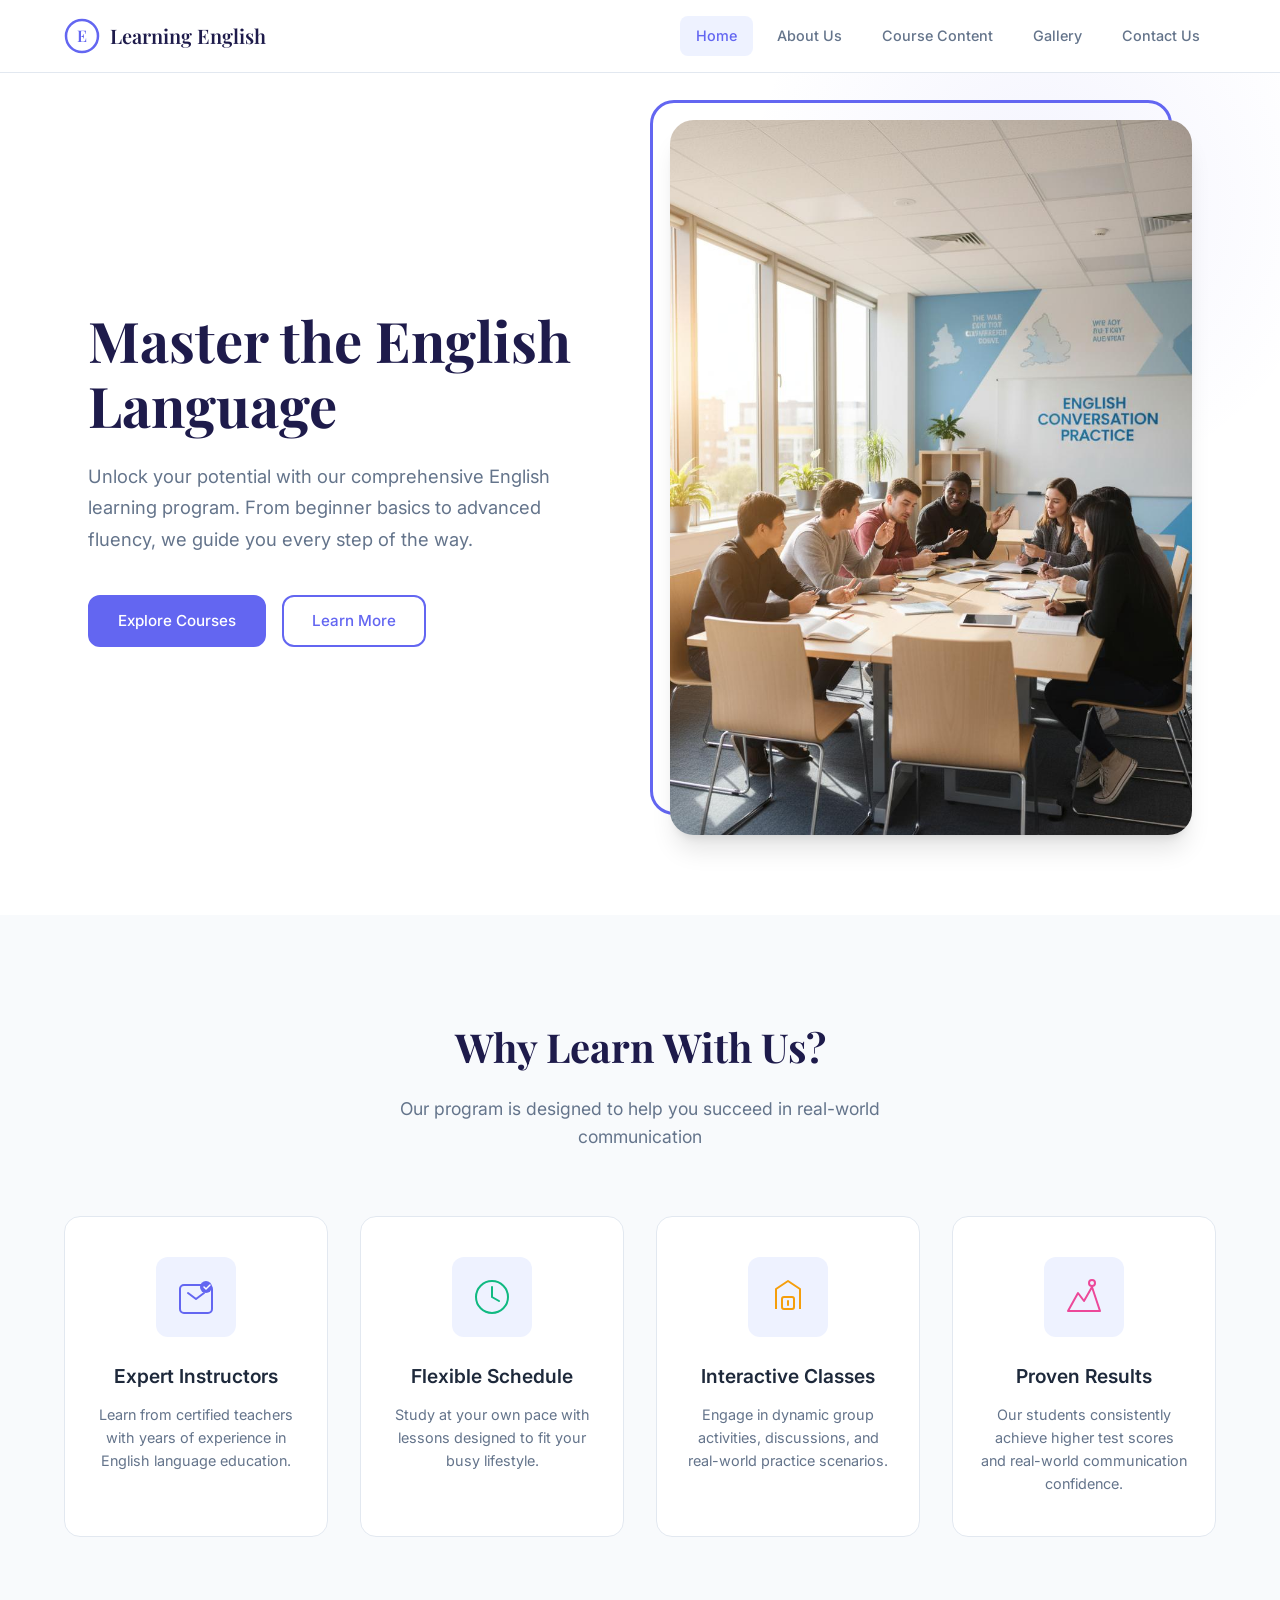
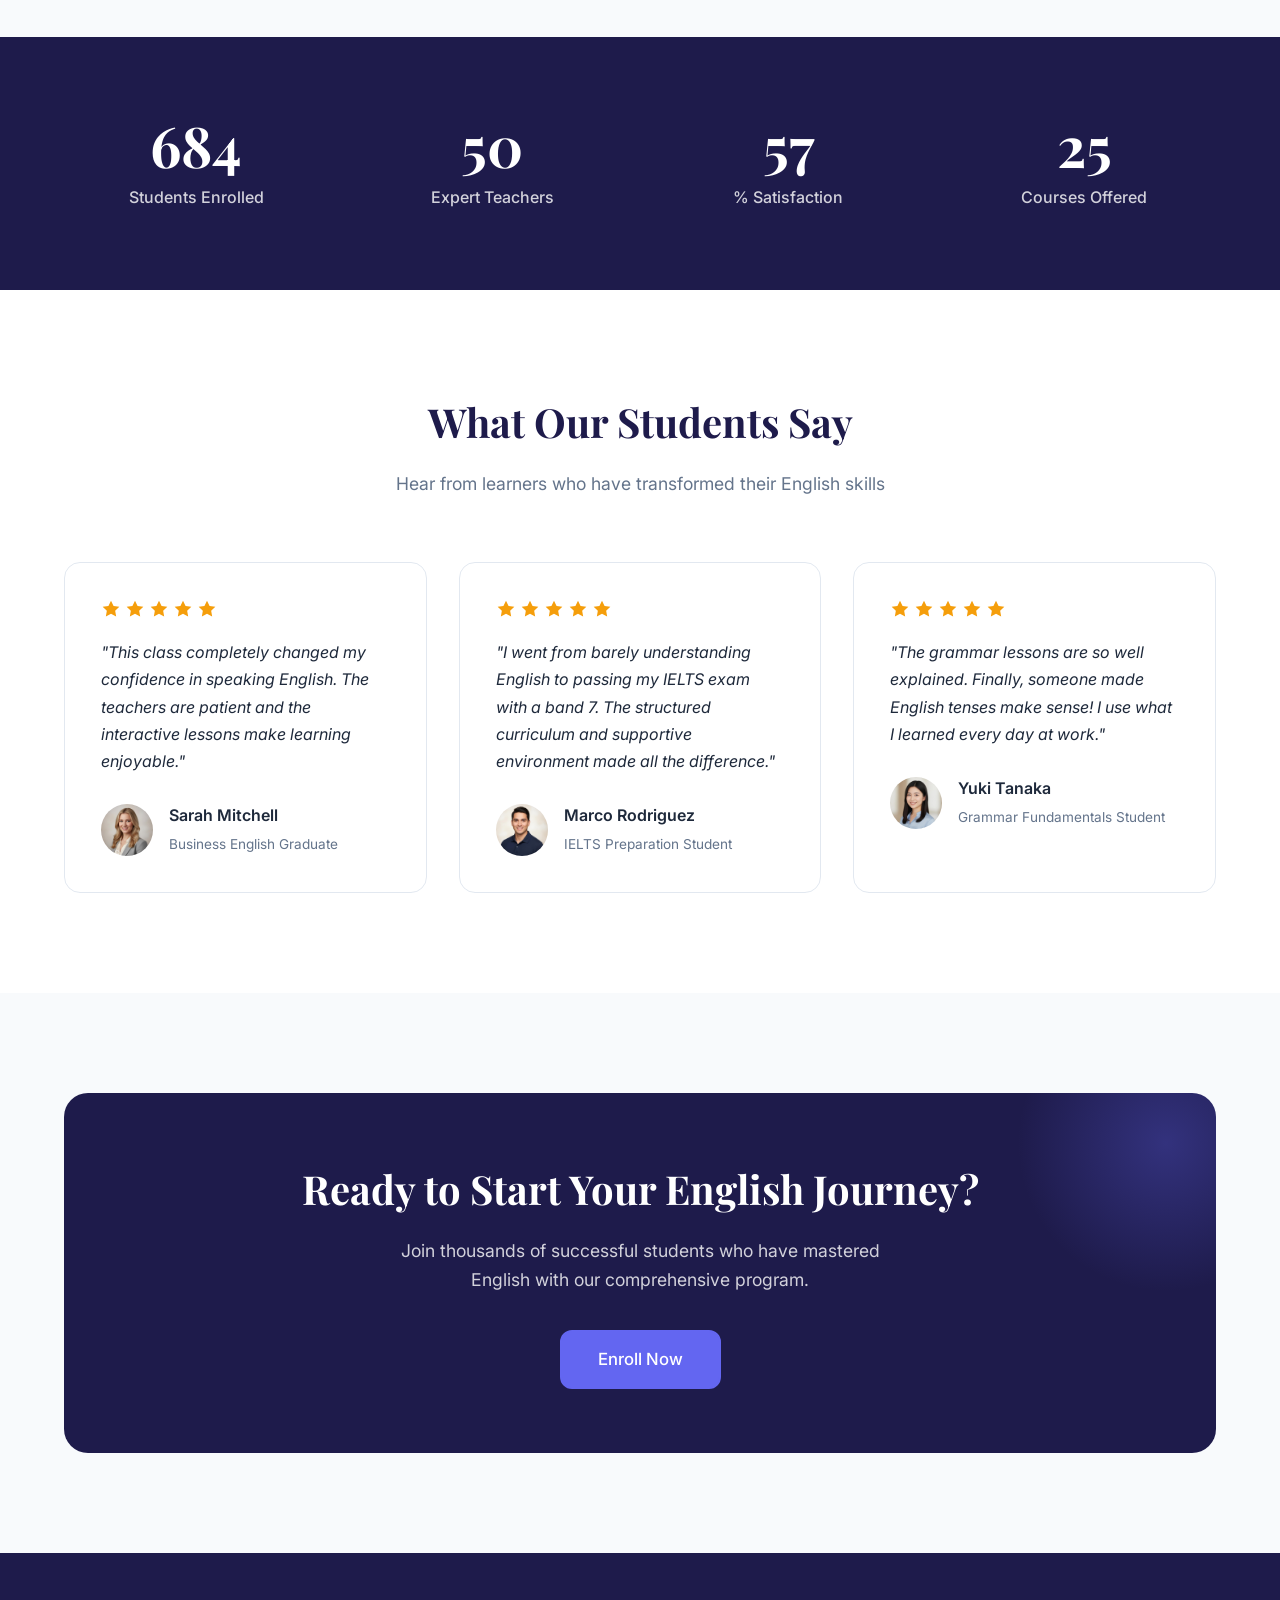
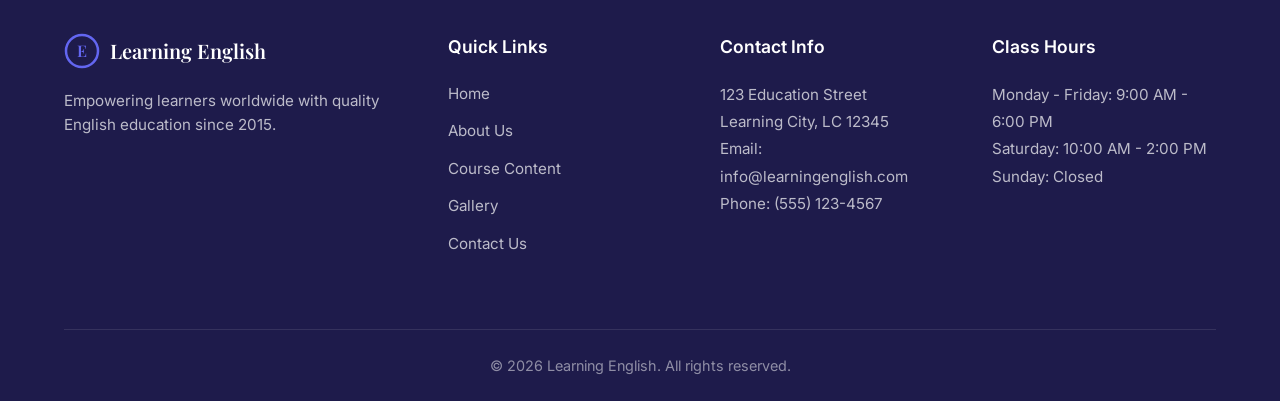
==== index.html @ 88d8926e "first commit" ====
<!DOCTYPE html>
<html lang="en">
<head>
    <meta charset="UTF-8">
    <meta name="viewport" content="width=device-width, initial-scale=1.0">
    <title>Home - Learning English</title>
    <link rel="stylesheet" href="css/style.css">
    <link href="https://fonts.googleapis.com/css2?family=Playfair+Display:wght@400;600;700&family=Inter:wght@300;400;500;600&display=swap" rel="stylesheet">
</head>
<body>
    <!-- Navigation -->
    <nav class="navbar" id="navbar">
        <div class="nav-container">
            <a href="index.html" class="logo">
                <svg width="36" height="36" viewBox="0 0 36 36" fill="none">
                    <circle cx="18" cy="18" r="16" stroke="#6366f1" stroke-width="2.5"/>
                    <text x="18" y="24" text-anchor="middle" fill="#6366f1" font-size="16" font-weight="600">E</text>
                </svg>
                <span>Learning English</span>
            </a>
            <button class="nav-toggle" id="navToggle" aria-label="Toggle navigation">
                <span></span>
                <span></span>
                <span></span>
            </button>
            <ul class="nav-menu" id="navMenu">
                <li><a href="index.html" class="active">Home</a></li>
                <li><a href="about.html">About Us</a></li>
                <li><a href="courses.html">Course Content</a></li>
                <li><a href="gallery.html">Gallery</a></li>
                <li><a href="contact.html">Contact Us</a></li>
            </ul>
        </div>
    </nav>

    <!-- Hero Section -->
    <header class="hero">
        <div class="hero-bg"></div>
        <div class="hero-content">
            <h1 class="hero-title">Master the English Language</h1>
            <p class="hero-subtitle">Unlock your potential with our comprehensive English learning program. From beginner basics to advanced fluency, we guide you every step of the way.</p>
            <div class="hero-buttons">
                <a href="courses.html" class="btn btn-primary">Explore Courses</a>
                <a href="about.html" class="btn btn-secondary">Learn More</a>
            </div>
        </div>
        <div class="hero-image">
            <img src="images/hero-students.jpg" alt="Students learning English together in a classroom" loading="eager">
        </div>
    </header>

    <!-- Features Section -->
    <section class="features">
        <div class="container">
            <div class="section-header">
                <h2>Why Learn With Us?</h2>
                <p>Our program is designed to help you succeed in real-world communication</p>
            </div>
            <div class="features-grid">
                <div class="feature-card">
                    <div class="feature-icon">
                        <svg width="48" height="48" viewBox="0 0 48 48" fill="none">
                            <rect x="8" y="12" width="32" height="28" rx="4" stroke="#6366f1" stroke-width="2"/>
                            <path d="M16 20L24 26L32 20" stroke="#6366f1" stroke-width="2" stroke-linecap="round" stroke-linejoin="round"/>
                            <circle cx="34" cy="14" r="6" fill="#6366f1"/>
                            <path d="M32 14L34 16L38 12" stroke="white" stroke-width="1.5" stroke-linecap="round" stroke-linejoin="round"/>
                        </svg>
                    </div>
                    <h3>Expert Instructors</h3>
                    <p>Learn from certified teachers with years of experience in English language education.</p>
                </div>
                <div class="feature-card">
                    <div class="feature-icon">
                        <svg width="48" height="48" viewBox="0 0 48 48" fill="none">
                            <circle cx="24" cy="24" r="16" stroke="#10b981" stroke-width="2"/>
                            <path d="M24 14V24L31 28" stroke="#10b981" stroke-width="2" stroke-linecap="round"/>
                        </svg>
                    </div>
                    <h3>Flexible Schedule</h3>
                    <p>Study at your own pace with lessons designed to fit your busy lifestyle.</p>
                </div>
                <div class="feature-card">
                    <div class="feature-icon">
                        <svg width="48" height="48" viewBox="0 0 48 48" fill="none">
                            <path d="M12 36V16L24 8L36 16V36" stroke="#f59e0b" stroke-width="2" stroke-linejoin="round"/>
                            <rect x="18" y="24" width="12" height="12" rx="2" stroke="#f59e0b" stroke-width="2"/>
                            <path d="M24 28V32" stroke="#f59e0b" stroke-width="2" stroke-linecap="round"/>
                        </svg>
                    </div>
                    <h3>Interactive Classes</h3>
                    <p>Engage in dynamic group activities, discussions, and real-world practice scenarios.</p>
                </div>
                <div class="feature-card">
                    <div class="feature-icon">
                        <svg width="48" height="48" viewBox="0 0 48 48" fill="none">
                            <path d="M8 38L18 20L24 28L32 14L40 38H8Z" stroke="#ec4899" stroke-width="2" stroke-linejoin="round"/>
                            <circle cx="32" cy="10" r="3" stroke="#ec4899" stroke-width="2"/>
                        </svg>
                    </div>
                    <h3>Proven Results</h3>
                    <p>Our students consistently achieve higher test scores and real-world communication confidence.</p>
                </div>
            </div>
        </div>
    </section>

    <!-- Stats Section -->
    <section class="stats">
        <div class="container">
            <div class="stats-grid">
                <div class="stat-item">
                    <span class="stat-number" data-target="1500">0</span>
                    <span class="stat-label">Students Enrolled</span>
                </div>
                <div class="stat-item">
                    <span class="stat-number" data-target="50">0</span>
                    <span class="stat-label">Expert Teachers</span>
                </div>
                <div class="stat-item">
                    <span class="stat-number" data-target="98">0</span>
                    <span class="stat-label">% Satisfaction</span>
                </div>
                <div class="stat-item">
                    <span class="stat-number" data-target="25">0</span>
                    <span class="stat-label">Courses Offered</span>
                </div>
            </div>
        </div>
    </section>

    <!-- Testimonials Section -->
    <section class="testimonials">
        <div class="container">
            <div class="section-header">
                <h2>What Our Students Say</h2>
                <p>Hear from learners who have transformed their English skills</p>
            </div>
            <div class="testimonials-grid">
                <div class="testimonial-card">
                    <div class="testimonial-stars">
                        <svg width="20" height="20" viewBox="0 0 24 24" fill="#f59e0b"><path d="M12 2l3.09 6.26L22 9.27l-5 4.87 1.18 6.88L12 17.77l-6.18 3.25L7 14.14 2 9.27l6.91-1.01L12 2z"/></svg>
                        <svg width="20" height="20" viewBox="0 0 24 24" fill="#f59e0b"><path d="M12 2l3.09 6.26L22 9.27l-5 4.87 1.18 6.88L12 17.77l-6.18 3.25L7 14.14 2 9.27l6.91-1.01L12 2z"/></svg>
                        <svg width="20" height="20" viewBox="0 0 24 24" fill="#f59e0b"><path d="M12 2l3.09 6.26L22 9.27l-5 4.87 1.18 6.88L12 17.77l-6.18 3.25L7 14.14 2 9.27l6.91-1.01L12 2z"/></svg>
                        <svg width="20" height="20" viewBox="0 0 24 24" fill="#f59e0b"><path d="M12 2l3.09 6.26L22 9.27l-5 4.87 1.18 6.88L12 17.77l-6.18 3.25L7 14.14 2 9.27l6.91-1.01L12 2z"/></svg>
                        <svg width="20" height="20" viewBox="0 0 24 24" fill="#f59e0b"><path d="M12 2l3.09 6.26L22 9.27l-5 4.87 1.18 6.88L12 17.77l-6.18 3.25L7 14.14 2 9.27l6.91-1.01L12 2z"/></svg>
                    </div>
                    <p class="testimonial-text">"This class completely changed my confidence in speaking English. The teachers are patient and the interactive lessons make learning enjoyable."</p>
                    <div class="testimonial-author">
                        <img src="images/student1.jpg" alt="Sarah Mitchell" loading="lazy">
                        <div>
                            <h4>Sarah Mitchell</h4>
                            <span>Business English Graduate</span>
                        </div>
                    </div>
                </div>
                <div class="testimonial-card">
                    <div class="testimonial-stars">
                        <svg width="20" height="20" viewBox="0 0 24 24" fill="#f59e0b"><path d="M12 2l3.09 6.26L22 9.27l-5 4.87 1.18 6.88L12 17.77l-6.18 3.25L7 14.14 2 9.27l6.91-1.01L12 2z"/></svg>
                        <svg width="20" height="20" viewBox="0 0 24 24" fill="#f59e0b"><path d="M12 2l3.09 6.26L22 9.27l-5 4.87 1.18 6.88L12 17.77l-6.18 3.25L7 14.14 2 9.27l6.91-1.01L12 2z"/></svg>
                        <svg width="20" height="20" viewBox="0 0 24 24" fill="#f59e0b"><path d="M12 2l3.09 6.26L22 9.27l-5 4.87 1.18 6.88L12 17.77l-6.18 3.25L7 14.14 2 9.27l6.91-1.01L12 2z"/></svg>
                        <svg width="20" height="20" viewBox="0 0 24 24" fill="#f59e0b"><path d="M12 2l3.09 6.26L22 9.27l-5 4.87 1.18 6.88L12 17.77l-6.18 3.25L7 14.14 2 9.27l6.91-1.01L12 2z"/></svg>
                        <svg width="20" height="20" viewBox="0 0 24 24" fill="#f59e0b"><path d="M12 2l3.09 6.26L22 9.27l-5 4.87 1.18 6.88L12 17.77l-6.18 3.25L7 14.14 2 9.27l6.91-1.01L12 2z"/></svg>
                    </div>
                    <p class="testimonial-text">"I went from barely understanding English to passing my IELTS exam with a band 7. The structured curriculum and supportive environment made all the difference."</p>
                    <div class="testimonial-author">
                        <img src="images/student2.jpg" alt="Marco Rodriguez" loading="lazy">
                        <div>
                            <h4>Marco Rodriguez</h4>
                            <span>IELTS Preparation Student</span>
                        </div>
                    </div>
                </div>
                <div class="testimonial-card">
                    <div class="testimonial-stars">
                        <svg width="20" height="20" viewBox="0 0 24 24" fill="#f59e0b"><path d="M12 2l3.09 6.26L22 9.27l-5 4.87 1.18 6.88L12 17.77l-6.18 3.25L7 14.14 2 9.27l6.91-1.01L12 2z"/></svg>
                        <svg width="20" height="20" viewBox="0 0 24 24" fill="#f59e0b"><path d="M12 2l3.09 6.26L22 9.27l-5 4.87 1.18 6.88L12 17.77l-6.18 3.25L7 14.14 2 9.27l6.91-1.01L12 2z"/></svg>
                        <svg width="20" height="20" viewBox="0 0 24 24" fill="#f59e0b"><path d="M12 2l3.09 6.26L22 9.27l-5 4.87 1.18 6.88L12 17.77l-6.18 3.25L7 14.14 2 9.27l6.91-1.01L12 2z"/></svg>
                        <svg width="20" height="20" viewBox="0 0 24 24" fill="#f59e0b"><path d="M12 2l3.09 6.26L22 9.27l-5 4.87 1.18 6.88L12 17.77l-6.18 3.25L7 14.14 2 9.27l6.91-1.01L12 2z"/></svg>
                        <svg width="20" height="20" viewBox="0 0 24 24" fill="#f59e0b"><path d="M12 2l3.09 6.26L22 9.27l-5 4.87 1.18 6.88L12 17.77l-6.18 3.25L7 14.14 2 9.27l6.91-1.01L12 2z"/></svg>
                    </div>
                    <p class="testimonial-text">"The grammar lessons are so well explained. Finally, someone made English tenses make sense! I use what I learned every day at work."</p>
                    <div class="testimonial-author">
                        <img src="images/student3.jpg" alt="Yuki Tanaka" loading="lazy">
                        <div>
                            <h4>Yuki Tanaka</h4>
                            <span>Grammar Fundamentals Student</span>
                        </div>
                    </div>
                </div>
            </div>
        </div>
    </section>

    <!-- CTA Section -->
    <section class="cta-section">
        <div class="container">
            <div class="cta-box">
                <h2>Ready to Start Your English Journey?</h2>
                <p>Join thousands of successful students who have mastered English with our comprehensive program.</p>
                <a href="contact.html" class="btn btn-primary btn-large">Enroll Now</a>
            </div>
        </div>
    </section>

    <!-- Footer -->
    <footer class="footer">
        <div class="container">
            <div class="footer-grid">
                <div class="footer-brand">
                    <a href="index.html" class="logo">
                        <svg width="36" height="36" viewBox="0 0 36 36" fill="none">
                            <circle cx="18" cy="18" r="16" stroke="#6366f1" stroke-width="2.5"/>
                            <text x="18" y="24" text-anchor="middle" fill="#6366f1" font-size="16" font-weight="600">E</text>
                        </svg>
                        <span>Learning English</span>
                    </a>
                    <p>Empowering learners worldwide with quality English education since 2015.</p>
                </div>
                <div class="footer-links">
                    <h4>Quick Links</h4>
                    <ul>
                        <li><a href="index.html">Home</a></li>
                        <li><a href="about.html">About Us</a></li>
                        <li><a href="courses.html">Course Content</a></li>
                        <li><a href="gallery.html">Gallery</a></li>
                        <li><a href="contact.html">Contact Us</a></li>
                    </ul>
                </div>
                <div class="footer-contact">
                    <h4>Contact Info</h4>
                    <p>123 Education Street<br>Learning City, LC 12345</p>
                    <p>Email: info@learningenglish.com</p>
                    <p>Phone: (555) 123-4567</p>
                </div>
                <div class="footer-hours">
                    <h4>Class Hours</h4>
                    <p>Monday - Friday: 9:00 AM - 6:00 PM</p>
                    <p>Saturday: 10:00 AM - 2:00 PM</p>
                    <p>Sunday: Closed</p>
                </div>
            </div>
            <div class="footer-bottom">
                <p>&copy; 2026 Learning English. All rights reserved.</p>
            </div>
        </div>
    </footer>

    <script src="js/main.js"></script>
</body>
</html>
---- css/style.css ----
/* ============================================
   Learning English - Main Stylesheet
   ============================================ */

/* CSS Variables */
:root {
    --primary: #6366f1;
    --primary-dark: #4f46e5;
    --primary-light: #818cf8;
    --primary-bg: #eef2ff;
    --secondary: #1e1b4b;
    --accent-green: #10b981;
    --accent-amber: #f59e0b;
    --accent-pink: #ec4899;
    --text-primary: #1e293b;
    --text-secondary: #64748b;
    --text-light: #94a3b8;
    --bg-white: #ffffff;
    --bg-light: #f8fafc;
    --bg-cream: #fefce8;
    --border-light: #e2e8f0;
    --shadow-sm: 0 1px 2px rgba(0, 0, 0, 0.05);
    --shadow-md: 0 4px 6px -1px rgba(0, 0, 0, 0.1), 0 2px 4px -2px rgba(0, 0, 0, 0.1);
    --shadow-lg: 0 10px 15px -3px rgba(0, 0, 0, 0.1), 0 4px 6px -4px rgba(0, 0, 0, 0.1);
    --shadow-xl: 0 20px 25px -5px rgba(0, 0, 0, 0.1), 0 8px 10px -6px rgba(0, 0, 0, 0.1);
    --radius-sm: 8px;
    --radius-md: 12px;
    --radius-lg: 16px;
    --radius-xl: 24px;
    --transition: all 0.3s cubic-bezier(0.4, 0, 0.2, 1);
}

/* Reset & Base */
*, *::before, *::after {
    margin: 0;
    padding: 0;
    box-sizing: border-box;
}

html {
    scroll-behavior: smooth;
}

body {
    font-family: 'Inter', -apple-system, BlinkMacSystemFont, 'Segoe UI', Roboto, sans-serif;
    color: var(--text-primary);
    line-height: 1.6;
    background-color: var(--bg-white);
    -webkit-font-smoothing: antialiased;
}

img {
    max-width: 100%;
    height: auto;
    display: block;
}

a {
    text-decoration: none;
    color: inherit;
    transition: var(--transition);
}

ul {
    list-style: none;
}

/* Container */
.container {
    max-width: 1200px;
    margin: 0 auto;
    padding: 0 24px;
}

/* ============================================
   NAVIGATION
   ============================================ */
.navbar {
    position: fixed;
    top: 0;
    left: 0;
    right: 0;
    z-index: 1000;
    background: rgba(255, 255, 255, 0.95);
    backdrop-filter: blur(12px);
    border-bottom: 1px solid var(--border-light);
    transition: var(--transition);
}

.nav-container {
    max-width: 1200px;
    margin: 0 auto;
    padding: 0 24px;
    display: flex;
    align-items: center;
    justify-content: space-between;
    height: 72px;
}

.logo {
    display: flex;
    align-items: center;
    gap: 10px;
    font-family: 'Playfair Display', serif;
    font-size: 1.25rem;
    font-weight: 600;
    color: var(--secondary);
}

.logo svg {
    flex-shrink: 0;
}

.nav-menu {
    display: flex;
    align-items: center;
    gap: 8px;
}

.nav-menu a {
    display: block;
    padding: 8px 16px;
    font-size: 0.9rem;
    font-weight: 500;
    color: var(--text-secondary);
    border-radius: var(--radius-sm);
    transition: var(--transition);
}

.nav-menu a:hover,
.nav-menu a.active {
    color: var(--primary);
    background-color: var(--primary-bg);
}

.nav-toggle {
    display: none;
    flex-direction: column;
    gap: 5px;
    background: none;
    border: none;
    cursor: pointer;
    padding: 4px;
}

.nav-toggle span {
    display: block;
    width: 24px;
    height: 2px;
    background: var(--text-primary);
    border-radius: 2px;
    transition: var(--transition);
}

/* ============================================
   BUTTONS
   ============================================ */
.btn {
    display: inline-flex;
    align-items: center;
    justify-content: center;
    gap: 8px;
    padding: 12px 28px;
    font-size: 0.95rem;
    font-weight: 500;
    font-family: inherit;
    border-radius: var(--radius-md);
    border: 2px solid transparent;
    cursor: pointer;
    transition: var(--transition);
}

.btn-primary {
    background-color: var(--primary);
    color: white;
    border-color: var(--primary);
}

.btn-primary:hover {
    background-color: var(--primary-dark);
    border-color: var(--primary-dark);
    transform: translateY(-2px);
    box-shadow: var(--shadow-lg);
}

.btn-secondary {
    background-color: transparent;
    color: var(--primary);
    border-color: var(--primary);
}

.btn-secondary:hover {
    background-color: var(--primary-bg);
    transform: translateY(-2px);
}

.btn-large {
    padding: 14px 36px;
    font-size: 1.05rem;
}

.btn-submit {
    width: 100%;
    padding: 14px;
    font-size: 1rem;
}

/* ============================================
   HERO SECTION (Home)
   ============================================ */
.hero {
    display: grid;
    grid-template-columns: 1fr 1fr;
    align-items: center;
    min-height: 100vh;
    padding: 120px 48px 80px;
    max-width: 1200px;
    margin: 0 auto;
    gap: 60px;
    position: relative;
}

.hero-bg {
    position: absolute;
    top: -100px;
    right: -100px;
    width: 600px;
    height: 600px;
    background: radial-gradient(circle, rgba(99, 102, 241, 0.08) 0%, transparent 70%);
    border-radius: 50%;
    pointer-events: none;
}

.hero-title {
    font-family: 'Playfair Display', serif;
    font-size: 3.5rem;
    font-weight: 700;
    line-height: 1.15;
    color: var(--secondary);
    margin-bottom: 24px;
}

.hero-subtitle {
    font-size: 1.15rem;
    color: var(--text-secondary);
    line-height: 1.7;
    margin-bottom: 40px;
    max-width: 500px;
}

.hero-buttons {
    display: flex;
    gap: 16px;
    flex-wrap: wrap;
}

.hero-image {
    position: relative;
}

.hero-image img {
    width: 100%;
    border-radius: var(--radius-xl);
    box-shadow: var(--shadow-xl);
}

.hero-image::before {
    content: '';
    position: absolute;
    top: -20px;
    left: -20px;
    right: 20px;
    bottom: 20px;
    border: 3px solid var(--primary);
    border-radius: var(--radius-xl);
    z-index: -1;
}

/* ============================================
   SECTION HEADER
   ============================================ */
.section-header {
    text-align: center;
    margin-bottom: 64px;
}

.section-header h2 {
    font-family: 'Playfair Display', serif;
    font-size: 2.5rem;
    font-weight: 700;
    color: var(--secondary);
    margin-bottom: 16px;
}

.section-header p {
    font-size: 1.1rem;
    color: var(--text-secondary);
    max-width: 600px;
    margin: 0 auto;
}

/* ============================================
   FEATURES SECTION
   ============================================ */
.features {
    padding: 100px 0;
    background-color: var(--bg-light);
}

.features-grid {
    display: grid;
    grid-template-columns: repeat(4, 1fr);
    gap: 32px;
}

.feature-card {
    background: white;
    padding: 40px 28px;
    border-radius: var(--radius-lg);
    text-align: center;
    transition: var(--transition);
    border: 1px solid var(--border-light);
}

.feature-card:hover {
    transform: translateY(-8px);
    box-shadow: var(--shadow-xl);
    border-color: transparent;
}

.feature-icon {
    margin-bottom: 24px;
    display: inline-flex;
    padding: 16px;
    background: var(--primary-bg);
    border-radius: var(--radius-md);
}

.feature-card h3 {
    font-size: 1.2rem;
    font-weight: 600;
    margin-bottom: 12px;
    color: var(--text-primary);
}

.feature-card p {
    font-size: 0.9rem;
    color: var(--text-secondary);
    line-height: 1.6;
}

/* ============================================
   STATS SECTION
   ============================================ */
.stats {
    padding: 80px 0;
    background: var(--secondary);
}

.stats-grid {
    display: grid;
    grid-template-columns: repeat(4, 1fr);
    gap: 32px;
    text-align: center;
}

.stat-number {
    display: block;
    font-family: 'Playfair Display', serif;
    font-size: 3.5rem;
    font-weight: 700;
    color: white;
    line-height: 1;
    margin-bottom: 12px;
}

.stat-label {
    font-size: 1rem;
    color: rgba(255, 255, 255, 0.8);
    font-weight: 500;
}

/* ============================================
   TESTIMONIALS SECTION
   ============================================ */
.testimonials {
    padding: 100px 0;
}

.testimonials-grid {
    display: grid;
    grid-template-columns: repeat(3, 1fr);
    gap: 32px;
}

.testimonial-card {
    background: white;
    padding: 36px;
    border-radius: var(--radius-lg);
    border: 1px solid var(--border-light);
    transition: var(--transition);
}

.testimonial-card:hover {
    box-shadow: var(--shadow-lg);
    transform: translateY(-4px);
}

.testimonial-stars {
    display: flex;
    gap: 4px;
    margin-bottom: 20px;
}

.testimonial-text {
    font-size: 1rem;
    color: var(--text-primary);
    line-height: 1.7;
    margin-bottom: 28px;
    font-style: italic;
}

.testimonial-author {
    display: flex;
    align-items: center;
    gap: 16px;
}

.testimonial-author img {
    width: 52px;
    height: 52px;
    border-radius: 50%;
    object-fit: cover;
}

.testimonial-author h4 {
    font-size: 1rem;
    font-weight: 600;
    color: var(--text-primary);
    margin-bottom: 2px;
}

.testimonial-author span {
    font-size: 0.85rem;
    color: var(--text-secondary);
}

/* ============================================
   CTA SECTION
   ============================================ */
.cta-section {
    padding: 100px 0;
    background: var(--bg-light);
}

.cta-box {
    background: var(--secondary);
    border-radius: var(--radius-xl);
    padding: 64px;
    text-align: center;
    position: relative;
    overflow: hidden;
}

.cta-box::before {
    content: '';
    position: absolute;
    top: -100px;
    right: -100px;
    width: 300px;
    height: 300px;
    background: radial-gradient(circle, rgba(99, 102, 241, 0.3) 0%, transparent 70%);
    border-radius: 50%;
}

.cta-box h2 {
    font-family: 'Playfair Display', serif;
    font-size: 2.5rem;
    color: white;
    margin-bottom: 16px;
    position: relative;
}

.cta-box p {
    font-size: 1.1rem;
    color: rgba(255, 255, 255, 0.8);
    margin-bottom: 36px;
    max-width: 500px;
    margin-left: auto;
    margin-right: auto;
    position: relative;
}

.cta-box .btn {
    position: relative;
}

/* ============================================
   PAGE HEADER (Inner Pages)
   ============================================ */
.page-header {
    position: relative;
    padding: 160px 0 100px;
    background: var(--secondary);
    text-align: center;
    overflow: hidden;
}

.page-header-bg {
    position: absolute;
    top: -200px;
    left: 50%;
    transform: translateX(-50%);
    width: 800px;
    height: 800px;
    background: radial-gradient(circle, rgba(99, 102, 241, 0.15) 0%, transparent 60%);
    border-radius: 50%;
}

.page-header h1 {
    font-family: 'Playfair Display', serif;
    font-size: 3.5rem;
    font-weight: 700;
    color: white;
    margin-bottom: 16px;
    position: relative;
}

.page-header p {
    font-size: 1.15rem;
    color: rgba(255, 255, 255, 0.75);
    max-width: 600px;
    margin: 0 auto;
    position: relative;
}

/* ============================================
   ABOUT PAGE
   ============================================ */
.about-section {
    padding: 100px 0;
}

.about-grid {
    display: grid;
    grid-template-columns: 1fr 1fr;
    gap: 80px;
    align-items: center;
}

.about-content h2 {
    font-family: 'Playfair Display', serif;
    font-size: 2.5rem;
    font-weight: 700;
    color: var(--secondary);
    margin-bottom: 24px;
}

.about-content p {
    font-size: 1.05rem;
    color: var(--text-secondary);
    line-height: 1.8;
    margin-bottom: 20px;
}

.about-image img {
    border-radius: var(--radius-xl);
    box-shadow: var(--shadow-xl);
}

/* Mission Section */
.mission-section {
    padding: 100px 0;
    background: var(--bg-light);
}

.mission-grid {
    display: grid;
    grid-template-columns: repeat(4, 1fr);
    gap: 32px;
}

.mission-card {
    text-align: center;
    padding: 40px 24px;
}

.mission-icon {
    display: inline-flex;
    padding: 16px;
    background: white;
    border-radius: var(--radius-md);
    margin-bottom: 24px;
    box-shadow: var(--shadow-sm);
}

.mission-card h3 {
    font-size: 1.2rem;
    font-weight: 600;
    margin-bottom: 12px;
    color: var(--text-primary);
}

.mission-card p {
    font-size: 0.95rem;
    color: var(--text-secondary);
    line-height: 1.6;
}

/* Team Section */
.team-section {
    padding: 100px 0;
}

.team-grid {
    display: grid;
    grid-template-columns: repeat(4, 1fr);
    gap: 32px;
}

.team-card {
    text-align: center;
    transition: var(--transition);
}

.team-card:hover {
    transform: translateY(-8px);
}

.team-image {
    width: 180px;
    height: 180px;
    margin: 0 auto 24px;
    border-radius: 50%;
    overflow: hidden;
    box-shadow: var(--shadow-md);
}

.team-image img {
    width: 100%;
    height: 100%;
    object-fit: cover;
}

.team-card h3 {
    font-size: 1.2rem;
    font-weight: 600;
    margin-bottom: 6px;
}

.team-role {
    display: block;
    font-size: 0.9rem;
    color: var(--primary);
    font-weight: 500;
    margin-bottom: 12px;
}

.team-card p {
    font-size: 0.9rem;
    color: var(--text-secondary);
    line-height: 1.6;
    padding: 0 12px;
}

/* ============================================
   COURSES PAGE
   ============================================ */
.course-levels {
    padding: 80px 0;
}

/* Level Tabs */
.level-tabs {
    display: flex;
    justify-content: center;
    gap: 12px;
    margin-bottom: 60px;
    flex-wrap: wrap;
}

.level-tab {
    padding: 12px 28px;
    font-size: 0.95rem;
    font-weight: 500;
    font-family: inherit;
    border: 2px solid var(--border-light);
    background: white;
    color: var(--text-secondary);
    border-radius: var(--radius-md);
    cursor: pointer;
    transition: var(--transition);
}

.level-tab:hover {
    border-color: var(--primary);
    color: var(--primary);
}

.level-tab.active {
    background: var(--primary);
    color: white;
    border-color: var(--primary);
}

/* Level Content */
.level-content {
    display: none;
}

.level-content.active {
    display: block;
}

.level-header {
    text-align: center;
    margin-bottom: 48px;
}

.level-header h2 {
    font-family: 'Playfair Display', serif;
    font-size: 2rem;
    color: var(--secondary);
    margin-bottom: 12px;
}

.level-header p {
    color: var(--text-secondary);
    font-size: 1.05rem;
}

/* Modules Grid */
.modules-grid {
    display: grid;
    grid-template-columns: repeat(3, 1fr);
    gap: 24px;
}

.module-card {
    background: white;
    border: 1px solid var(--border-light);
    border-radius: var(--radius-lg);
    padding: 32px;
    transition: var(--transition);
}

.module-card:hover {
    box-shadow: var(--shadow-lg);
    border-color: transparent;
    transform: translateY(-4px);
}

.module-number {
    display: inline-flex;
    align-items: center;
    justify-content: center;
    width: 44px;
    height: 44px;
    background: var(--primary-bg);
    color: var(--primary);
    font-size: 1rem;
    font-weight: 600;
    border-radius: var(--radius-md);
    margin-bottom: 20px;
}

.module-card h3 {
    font-size: 1.15rem;
    font-weight: 600;
    margin-bottom: 16px;
    color: var(--text-primary);
}

.module-card ul {
    list-style: none;
}

.module-card ul li {
    font-size: 0.9rem;
    color: var(--text-secondary);
    padding: 6px 0;
    padding-left: 20px;
    position: relative;
}

.module-card ul li::before {
    content: '';
    position: absolute;
    left: 0;
    top: 14px;
    width: 6px;
    height: 6px;
    background: var(--primary);
    border-radius: 50%;
}

/* Schedule Section */
.schedule-section {
    padding: 100px 0;
    background: var(--bg-light);
}

.schedule-table-wrapper {
    overflow-x: auto;
}

.schedule-table {
    width: 100%;
    border-collapse: collapse;
    background: white;
    border-radius: var(--radius-lg);
    overflow: hidden;
    box-shadow: var(--shadow-md);
}

.schedule-table thead {
    background: var(--secondary);
    color: white;
}

.schedule-table th,
.schedule-table td {
    padding: 18px 24px;
    text-align: left;
}

.schedule-table th {
    font-weight: 600;
    font-size: 0.9rem;
}

.schedule-table tbody tr {
    border-bottom: 1px solid var(--border-light);
    transition: var(--transition);
}

.schedule-table tbody tr:hover {
    background: var(--primary-bg);
}

.schedule-table tbody tr:last-child {
    border-bottom: none;
}

.schedule-table td {
    font-size: 0.9rem;
    color: var(--text-primary);
}

.time-slot {
    font-weight: 600;
    color: var(--primary);
    white-space: nowrap;
}

/* ============================================
   GALLERY PAGE
   ============================================ */
.gallery-section {
    padding: 80px 0;
}

/* Gallery Filter */
.gallery-filter {
    display: flex;
    justify-content: center;
    gap: 12px;
    margin-bottom: 48px;
    flex-wrap: wrap;
}

.filter-btn {
    padding: 10px 24px;
    font-size: 0.9rem;
    font-weight: 500;
    font-family: inherit;
    border: 2px solid var(--border-light);
    background: white;
    color: var(--text-secondary);
    border-radius: var(--radius-md);
    cursor: pointer;
    transition: var(--transition);
}

.filter-btn:hover {
    border-color: var(--primary);
    color: var(--primary);
}

.filter-btn.active {
    background: var(--primary);
    color: white;
    border-color: var(--primary);
}

/* Gallery Grid */
.gallery-grid {
    display: grid;
    grid-template-columns: repeat(4, 1fr);
    gap: 20px;
}

.gallery-item {
    position: relative;
    border-radius: var(--radius-lg);
    overflow: hidden;
    cursor: pointer;
    aspect-ratio: 1;
    transition: var(--transition);
}

.gallery-item.wide {
    grid-column: span 2;
    aspect-ratio: 2/1;
}

.gallery-item img {
    width: 100%;
    height: 100%;
    object-fit: cover;
    transition: transform 0.5s ease;
}

.gallery-item:hover img {
    transform: scale(1.1);
}

.gallery-overlay {
    position: absolute;
    bottom: 0;
    left: 0;
    right: 0;
    padding: 24px;
    background: linear-gradient(transparent, rgba(30, 27, 75, 0.9));
    color: white;
    transform: translateY(100%);
    transition: transform 0.4s ease;
}

.gallery-item:hover .gallery-overlay {
    transform: translateY(0);
}

.gallery-overlay h3 {
    font-size: 1.1rem;
    font-weight: 600;
    margin-bottom: 6px;
}

.gallery-overlay p {
    font-size: 0.85rem;
    color: rgba(255, 255, 255, 0.85);
}

/* Video Section */
.video-section {
    padding: 100px 0;
    background: var(--bg-light);
}

.video-grid {
    display: grid;
    grid-template-columns: repeat(3, 1fr);
    gap: 24px;
}

.video-card {
    border-radius: var(--radius-lg);
    overflow: hidden;
    aspect-ratio: 16/10;
}

.video-placeholder {
    width: 100%;
    height: 100%;
    background: var(--secondary);
    display: flex;
    flex-direction: column;
    align-items: center;
    justify-content: center;
    gap: 16px;
    cursor: pointer;
    transition: var(--transition);
}

.video-placeholder:hover {
    background: var(--primary-dark);
}

.video-placeholder span {
    color: white;
    font-size: 1.1rem;
    font-weight: 500;
}

/* ============================================
   CONTACT PAGE
   ============================================ */
.contact-section {
    padding: 100px 0;
}

.contact-grid {
    display: grid;
    grid-template-columns: 1.2fr 1fr;
    gap: 64px;
}

.contact-form-wrapper h2 {
    font-family: 'Playfair Display', serif;
    font-size: 2rem;
    color: var(--secondary);
    margin-bottom: 12px;
}

.contact-form-wrapper > p {
    color: var(--text-secondary);
    margin-bottom: 36px;
}

.contact-form {
    display: flex;
    flex-direction: column;
    gap: 24px;
}

.form-row {
    display: grid;
    grid-template-columns: 1fr 1fr;
    gap: 24px;
}

.form-group {
    display: flex;
    flex-direction: column;
    gap: 8px;
}

.form-group label {
    font-size: 0.9rem;
    font-weight: 500;
    color: var(--text-primary);
}

.form-group input,
.form-group select,
.form-group textarea {
    padding: 14px 16px;
    border: 2px solid var(--border-light);
    border-radius: var(--radius-md);
    font-size: 0.95rem;
    font-family: inherit;
    color: var(--text-primary);
    background: white;
    transition: var(--transition);
}

.form-group input:focus,
.form-group select:focus,
.form-group textarea:focus {
    outline: none;
    border-color: var(--primary);
    box-shadow: 0 0 0 3px rgba(99, 102, 241, 0.1);
}

.form-group input::placeholder,
.form-group textarea::placeholder {
    color: var(--text-light);
}

.form-group select {
    cursor: pointer;
    appearance: none;
    background-image: url("data:image/svg+xml,%3Csvg xmlns='http://www.w3.org/2000/svg' width='20' height='20' viewBox='0 0 24 24' fill='none' stroke='%2364748b' stroke-width='2' stroke-linecap='round'%3E%3Cpath d='M6 9l6 6 6-6'/%3E%3C/svg%3E");
    background-repeat: no-repeat;
    background-position: right 14px center;
    padding-right: 44px;
}

.form-group textarea {
    resize: vertical;
    min-height: 120px;
}

/* Form Success Message */
.form-success {
    display: none;
    text-align: center;
    padding: 60px 40px;
    background: var(--bg-light);
    border-radius: var(--radius-lg);
}

.form-success.show {
    display: block;
}

.form-success svg {
    margin-bottom: 20px;
}

.form-success h3 {
    font-size: 1.5rem;
    color: var(--accent-green);
    margin-bottom: 12px;
}

.form-success p {
    color: var(--text-secondary);
}

/* Contact Info */
.contact-info-wrapper h2 {
    font-family: 'Playfair Display', serif;
    font-size: 2rem;
    color: var(--secondary);
    margin-bottom: 12px;
}

.contact-info-wrapper > p {
    color: var(--text-secondary);
    margin-bottom: 36px;
}

.contact-info-cards {
    display: flex;
    flex-direction: column;
    gap: 24px;
}

.contact-info-card {
    display: flex;
    align-items: flex-start;
    gap: 20px;
    padding: 28px;
    background: var(--bg-light);
    border-radius: var(--radius-lg);
    transition: var(--transition);
}

.contact-info-card:hover {
    box-shadow: var(--shadow-md);
    background: white;
}

.contact-icon {
    display: flex;
    align-items: center;
    justify-content: center;
    width: 52px;
    height: 52px;
    background: white;
    border-radius: var(--radius-md);
    box-shadow: var(--shadow-sm);
    flex-shrink: 0;
}

.contact-info-card:hover .contact-icon {
    background: var(--primary-bg);
}

.contact-details h4 {
    font-size: 1.1rem;
    font-weight: 600;
    margin-bottom: 8px;
    color: var(--text-primary);
}

.contact-details p {
    font-size: 0.95rem;
    color: var(--text-secondary);
    line-height: 1.6;
}

/* Map Section */
.map-section {
    padding: 0;
}

.map-container {
    width: 100%;
    height: 400px;
}

.map-container iframe {
    width: 100%;
    height: 100%;
    display: block;
}

/* FAQ Section */
.faq-section {
    padding: 100px 0;
    background: var(--bg-light);
}

.faq-list {
    max-width: 800px;
    margin: 0 auto;
}

.faq-item {
    background: white;
    border-radius: var(--radius-md);
    margin-bottom: 12px;
    overflow: hidden;
    box-shadow: var(--shadow-sm);
}

.faq-question {
    width: 100%;
    display: flex;
    align-items: center;
    justify-content: space-between;
    padding: 24px 28px;
    background: none;
    border: none;
    font-size: 1.05rem;
    font-weight: 500;
    color: var(--text-primary);
    font-family: inherit;
    cursor: pointer;
    text-align: left;
    transition: var(--transition);
}

.faq-question:hover {
    color: var(--primary);
}

.faq-icon {
    transition: transform 0.3s ease;
    flex-shrink: 0;
    margin-left: 16px;
}

.faq-item.active .faq-icon {
    transform: rotate(180deg);
}

.faq-answer {
    max-height: 0;
    overflow: hidden;
    transition: max-height 0.3s ease, padding 0.3s ease;
}

.faq-item.active .faq-answer {
    max-height: 300px;
}

.faq-answer p {
    padding: 0 28px 24px;
    color: var(--text-secondary);
    line-height: 1.7;
}

/* ============================================
   FOOTER
   ============================================ */
.footer {
    background: var(--secondary);
    padding: 80px 0 0;
}

.footer-grid {
    display: grid;
    grid-template-columns: 1.5fr 1fr 1fr 1fr;
    gap: 48px;
    margin-bottom: 60px;
}

.footer-brand .logo {
    margin-bottom: 20px;
}

.footer-brand .logo span {
    color: white;
}

.footer-brand p {
    color: rgba(255, 255, 255, 0.7);
    font-size: 0.95rem;
    line-height: 1.6;
}

.footer-links h4,
.footer-contact h4,
.footer-hours h4 {
    color: white;
    font-size: 1.1rem;
    font-weight: 600;
    margin-bottom: 20px;
}

.footer-links ul li {
    margin-bottom: 12px;
}

.footer-links ul li a {
    color: rgba(255, 255, 255, 0.7);
    font-size: 0.95rem;
    transition: var(--transition);
}

.footer-links ul li a:hover {
    color: var(--primary-light);
}

.footer-contact p,
.footer-hours p {
    color: rgba(255, 255, 255, 0.7);
    font-size: 0.95rem;
    line-height: 1.8;
}

.footer-bottom {
    border-top: 1px solid rgba(255, 255, 255, 0.1);
    padding: 24px 0;
    text-align: center;
}

.footer-bottom p {
    color: rgba(255, 255, 255, 0.5);
    font-size: 0.9rem;
}

/* ============================================
   RESPONSIVE DESIGN
   ============================================ */
@media (max-width: 1024px) {
    .hero {
        grid-template-columns: 1fr;
        text-align: center;
        gap: 48px;
    }

    .hero-title {
        font-size: 2.8rem;
    }

    .hero-subtitle {
        margin-left: auto;
        margin-right: auto;
    }

    .hero-buttons {
        justify-content: center;
    }

    .hero-image {
        max-width: 500px;
        margin: 0 auto;
    }

    .features-grid,
    .mission-grid,
    .team-grid {
        grid-template-columns: repeat(2, 1fr);
    }

    .stats-grid {
        grid-template-columns: repeat(2, 1fr);
        gap: 40px;
    }

    .testimonials-grid {
        grid-template-columns: 1fr;
        max-width: 600px;
        margin: 0 auto;
    }

    .about-grid,
    .contact-grid {
        grid-template-columns: 1fr;
    }

    .modules-grid {
        grid-template-columns: repeat(2, 1fr);
    }

    .gallery-grid {
        grid-template-columns: repeat(3, 1fr);
    }

    .footer-grid {
        grid-template-columns: repeat(2, 1fr);
    }
}

@media (max-width: 768px) {
    .nav-toggle {
        display: flex;
    }

    .nav-menu {
        position: fixed;
        top: 72px;
        left: 0;
        right: 0;
        background: white;
        flex-direction: column;
        padding: 24px;
        gap: 4px;
        box-shadow: var(--shadow-lg);
        transform: translateY(-150%);
        transition: transform 0.4s ease;
    }

    .nav-menu.show {
        transform: translateY(0);
    }

    .nav-menu a {
        width: 100%;
        padding: 14px 20px;
    }

    .hero {
        padding: 120px 24px 60px;
    }

    .hero-title {
        font-size: 2.2rem;
    }

    .section-header h2,
    .page-header h1 {
        font-size: 2rem;
    }

    .cta-box {
        padding: 40px 28px;
    }

    .cta-box h2 {
        font-size: 1.8rem;
    }

    .features-grid,
    .mission-grid,
    .team-grid,
    .modules-grid,
    .video-grid {
        grid-template-columns: 1fr;
    }

    .stats-grid {
        grid-template-columns: repeat(2, 1fr);
    }

    .stat-number {
        font-size: 2.5rem;
    }

    .gallery-grid {
        grid-template-columns: repeat(2, 1fr);
    }

    .gallery-item.wide {
        grid-column: span 2;
    }

    .form-row {
        grid-template-columns: 1fr;
    }

    .footer-grid {
        grid-template-columns: 1fr;
        text-align: center;
        gap: 40px;
    }

    .footer-brand .logo {
        justify-content: center;
    }

    .schedule-table-wrapper {
        font-size: 0.85rem;
    }

    .schedule-table th,
    .schedule-table td {
        padding: 14px 16px;
    }
}

@media (max-width: 480px) {
    .hero-title {
        font-size: 1.8rem;
    }

    .stats-grid {
        grid-template-columns: 1fr;
    }

    .gallery-grid {
        grid-template-columns: 1fr;
    }

    .gallery-item.wide {
        grid-column: span 1;
        aspect-ratio: 1;
    }

    .level-tabs {
        flex-direction: column;
        align-items: center;
    }

    .level-tab {
        width: 100%;
        max-width: 280px;
    }

    .gallery-filter {
        flex-direction: column;
        align-items: center;
    }

    .filter-btn {
        width: 100%;
        max-width: 200px;
    }
}

/* ============================================
   ANIMATIONS
   ============================================ */
@keyframes fadeInUp {
    from {
        opacity: 0;
        transform: translateY(30px);
    }
    to {
        opacity: 1;
        transform: translateY(0);
    }
}

@keyframes fadeIn {
    from { opacity: 0; }
    to { opacity: 1; }
}

/* Scroll-triggered animations */
.animate-on-scroll {
    opacity: 0;
    transform: translateY(30px);
    transition: opacity 0.6s ease, transform 0.6s ease;
}

.animate-on-scroll.visible {
    opacity: 1;
    transform: translateY(0);
}
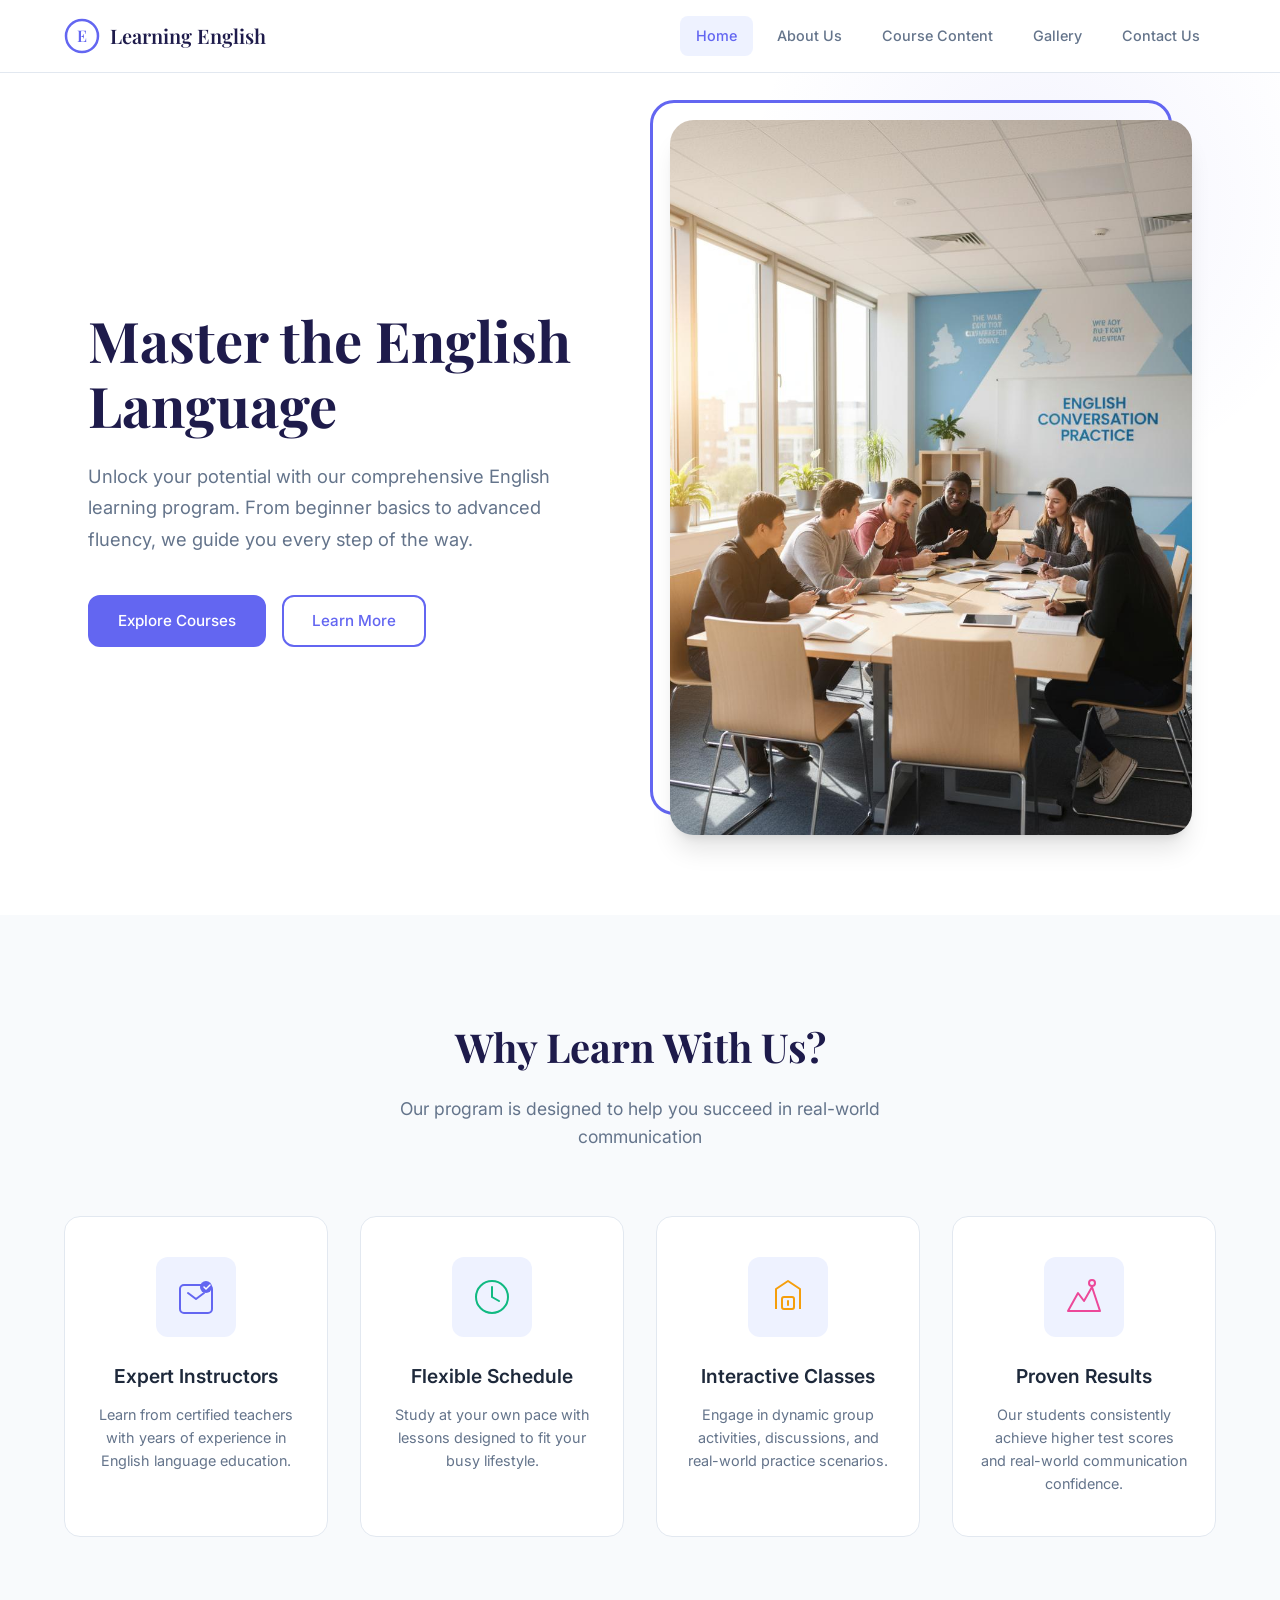
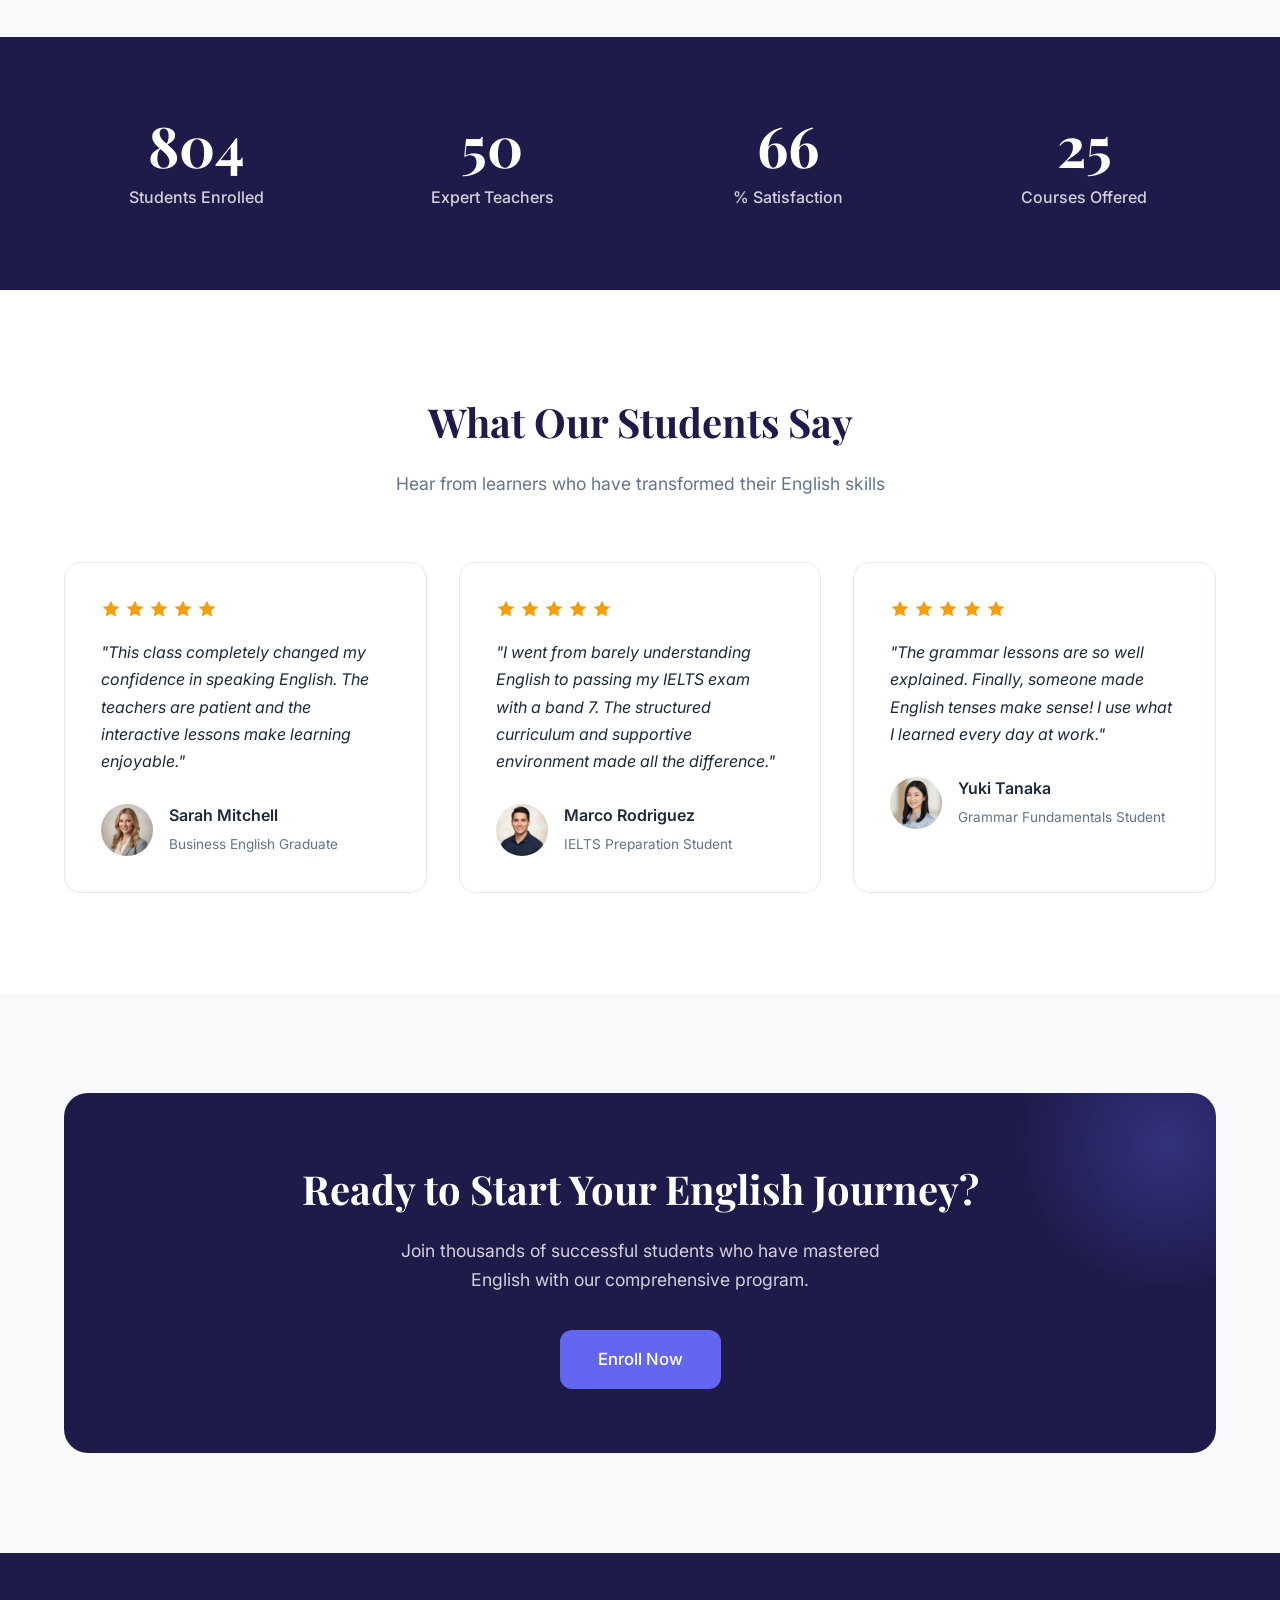
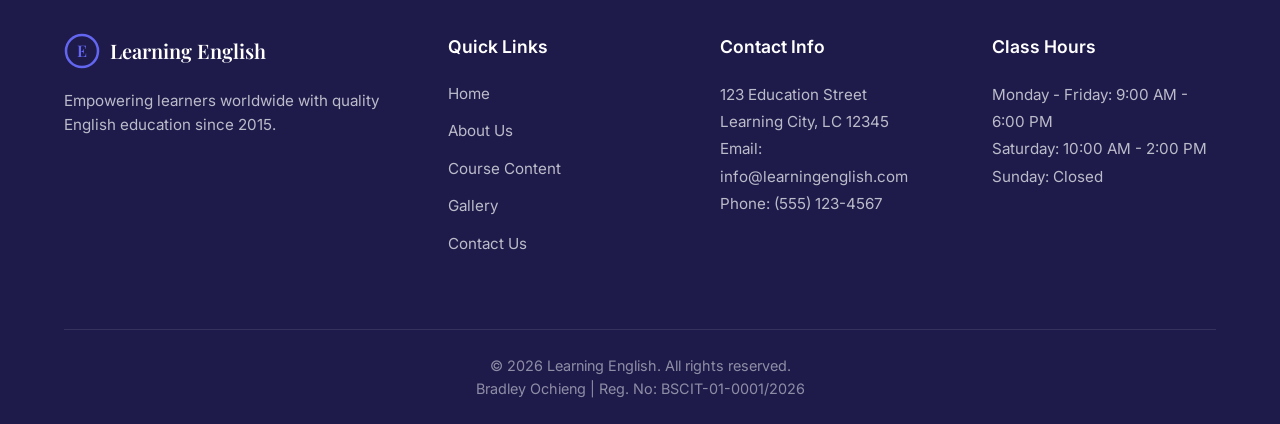
==== commit 18fe16da: "first commit" ====
--- a/index.html
+++ b/index.html
@@ -240,8 +240,9 @@
                 </div>
             </div>
             <div class="footer-bottom">
-                <p>&copy; 2026 Learning English. All rights reserved.</p>
-            </div>
+           <p>&copy; 2026 Learning English. All rights reserved.</p>
+           <p>Bradley Ochieng | Reg. No: BSCIT-01-0001/2026</p>
+         </div>
         </div>
     </footer>
 
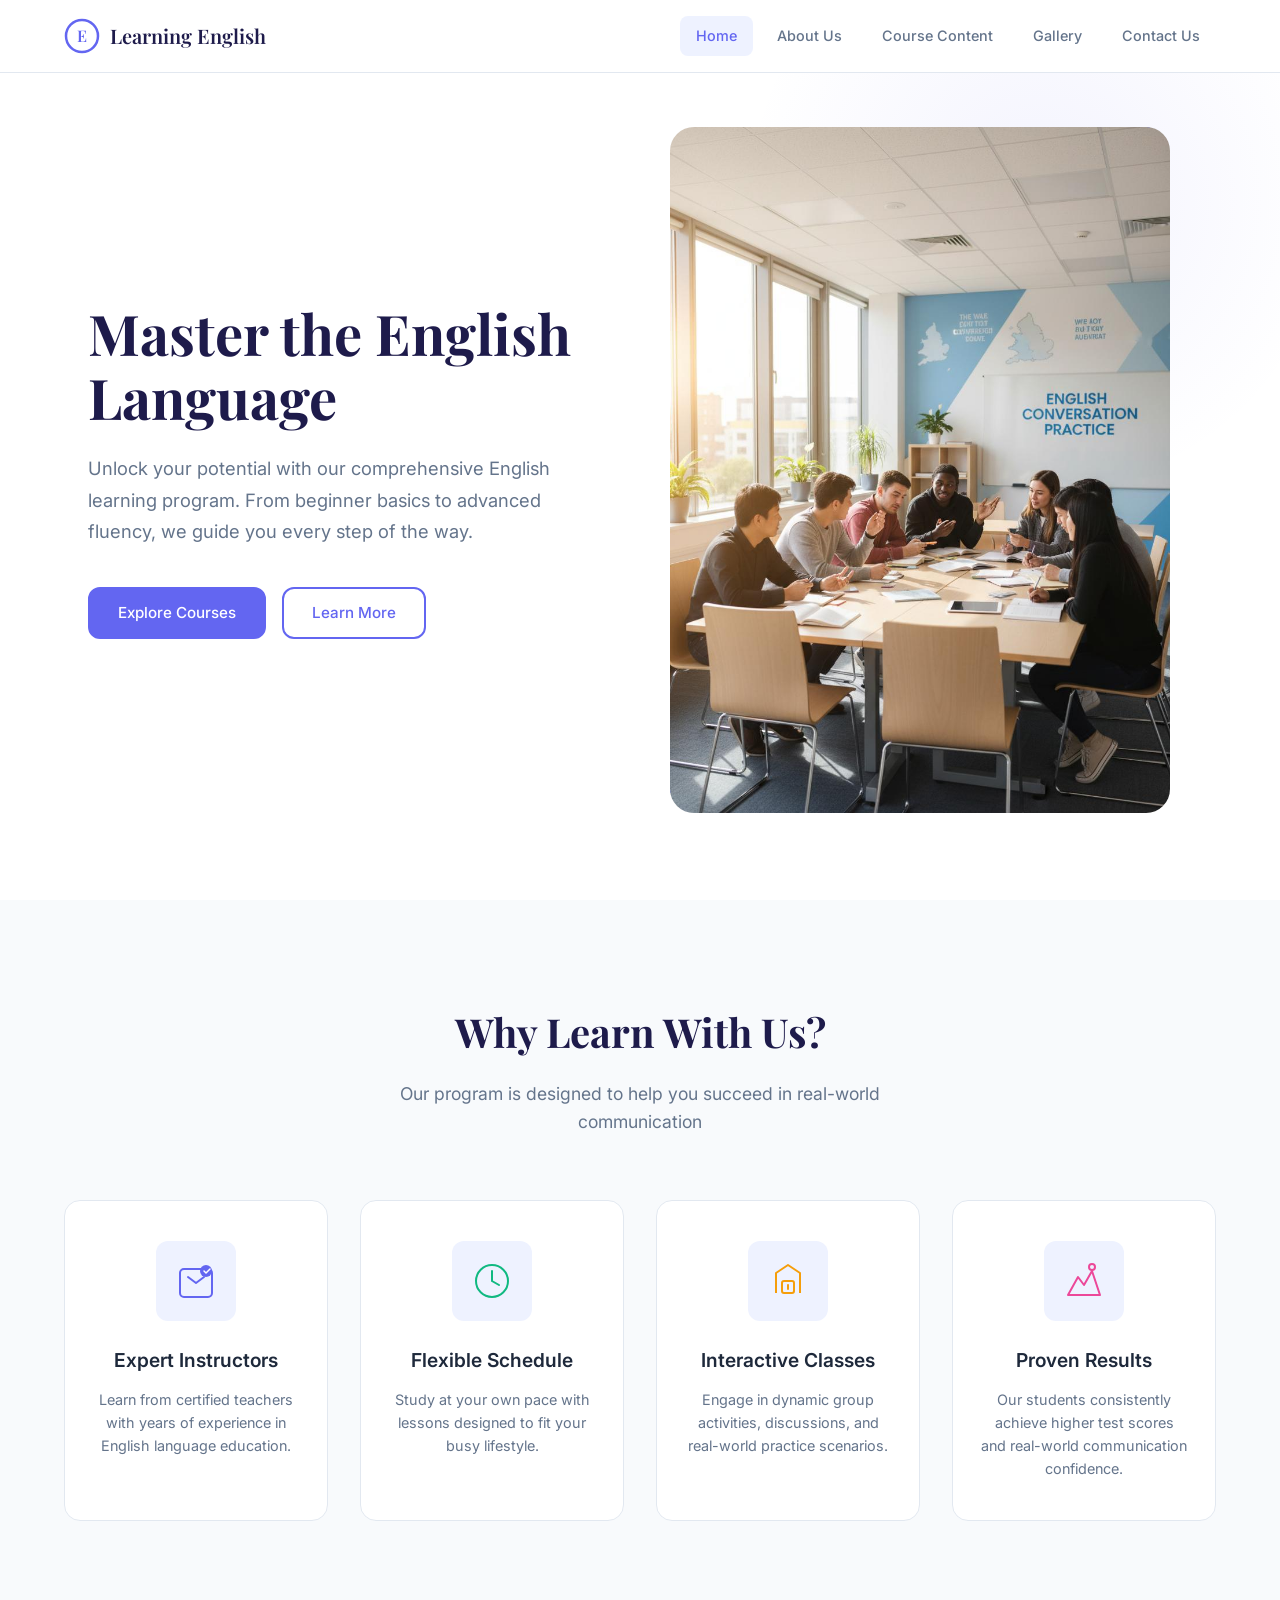
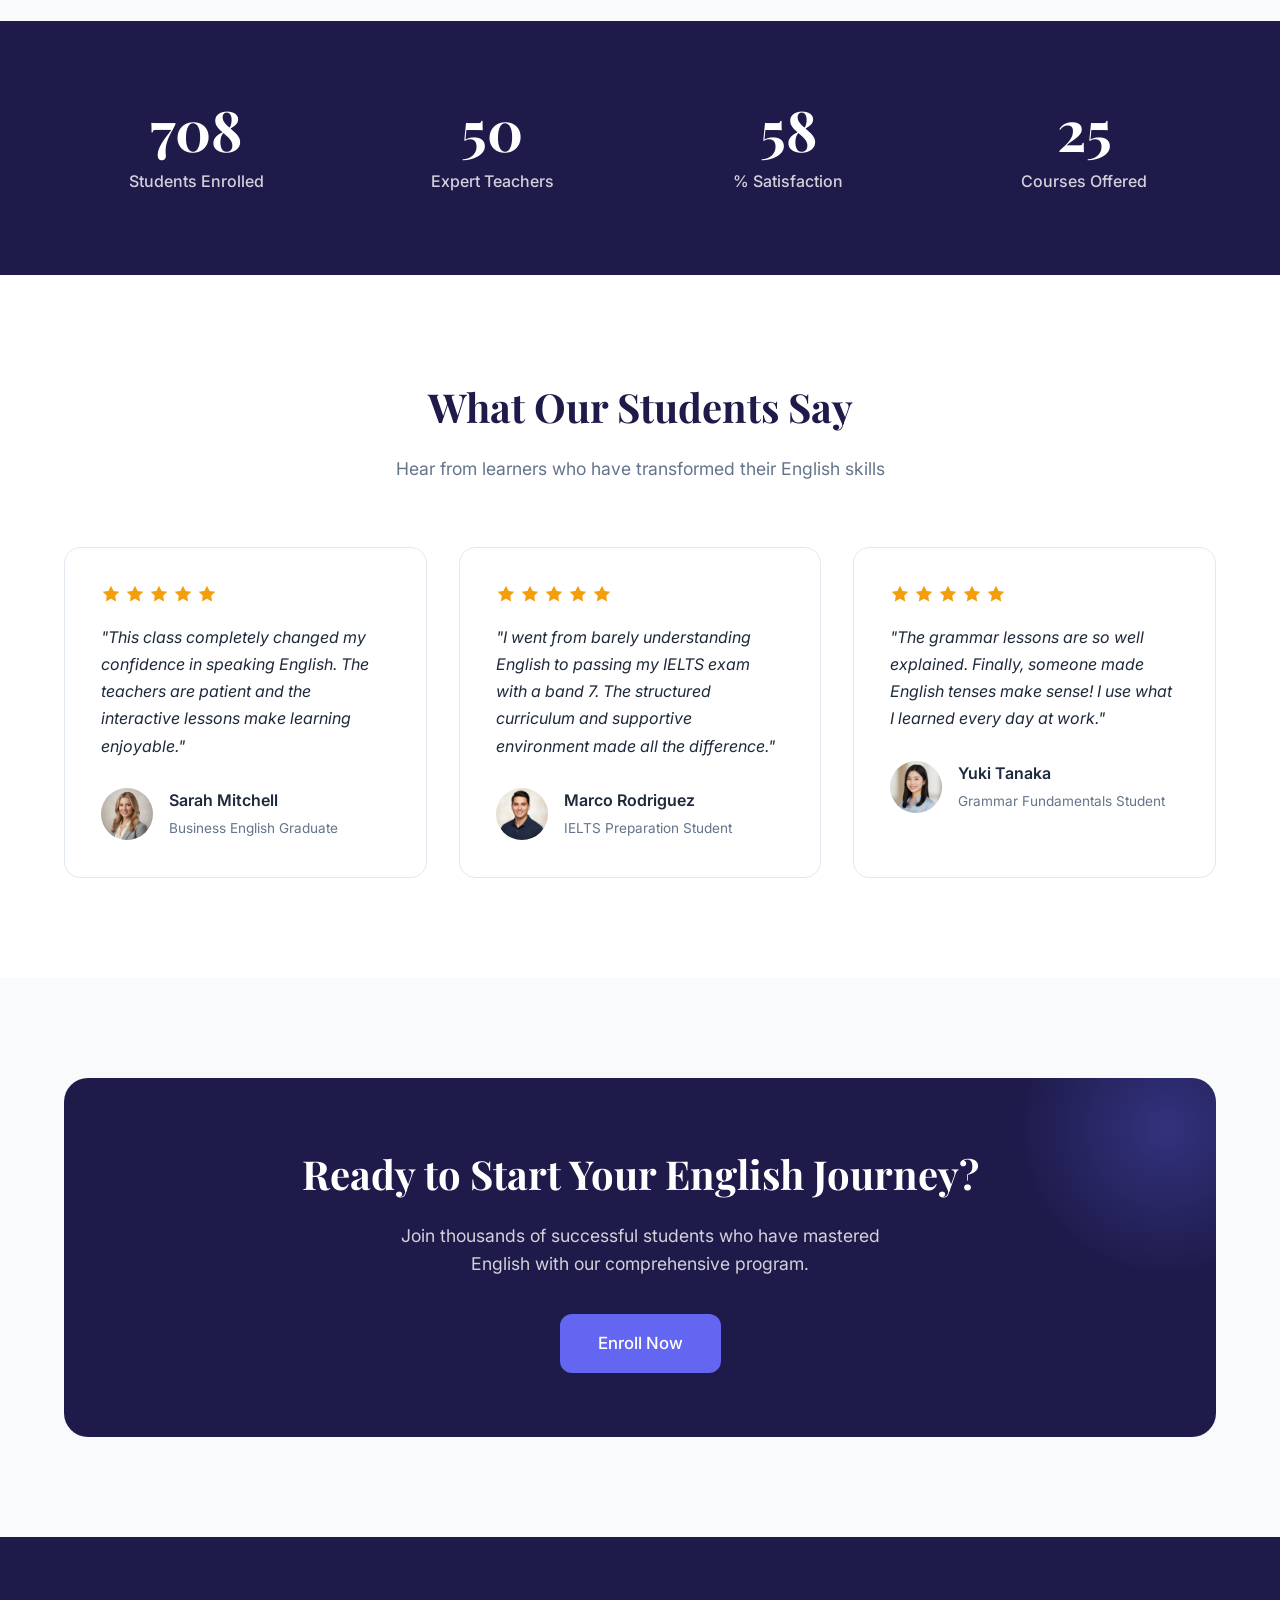
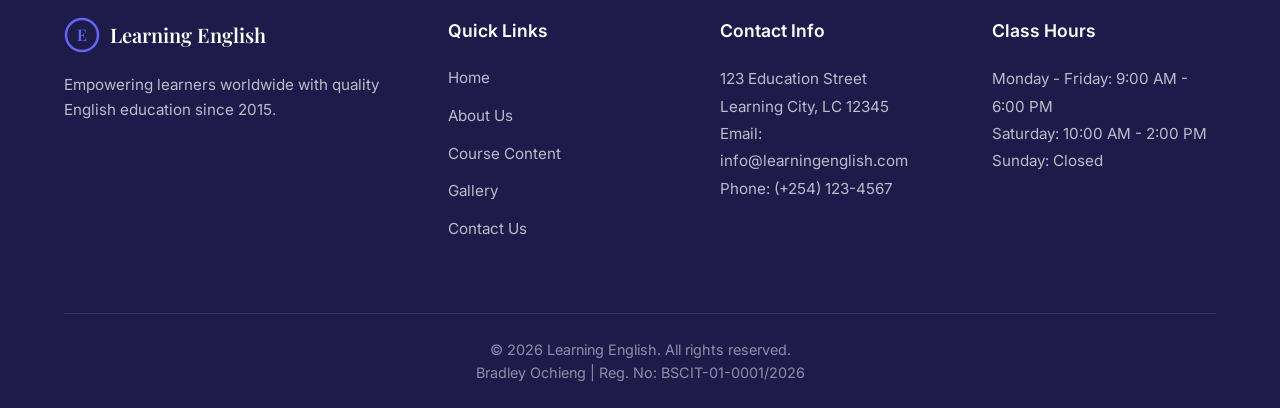
==== commit c3371311: "first commit" ====
--- a/index.html
+++ b/index.html
@@ -230,7 +230,7 @@
                     <h4>Contact Info</h4>
                     <p>123 Education Street<br>Learning City, LC 12345</p>
                     <p>Email: info@learningenglish.com</p>
-                    <p>Phone: (555) 123-4567</p>
+                    <p>Phone: (+254) 123-4567</p>
                 </div>
                 <div class="footer-hours">
                     <h4>Class Hours</h4>
--- a/css/style.css
+++ b/css/style.css
@@ -256,12 +256,17 @@
 
 .hero-image {
     position: relative;
+    width: 100%;
+    max-width: 500px;      
+    border-radius: 24px;
+        overflow: hidden;       /* clips the image to the rounded frame */
 }
 
 .hero-image img {
     width: 100%;
-    border-radius: var(--radius-xl);
-    box-shadow: var(--shadow-xl);
+    height: 100%;
+    object-fit: cover;      
+    display: block;         
 }
 
 .hero-image::before {
